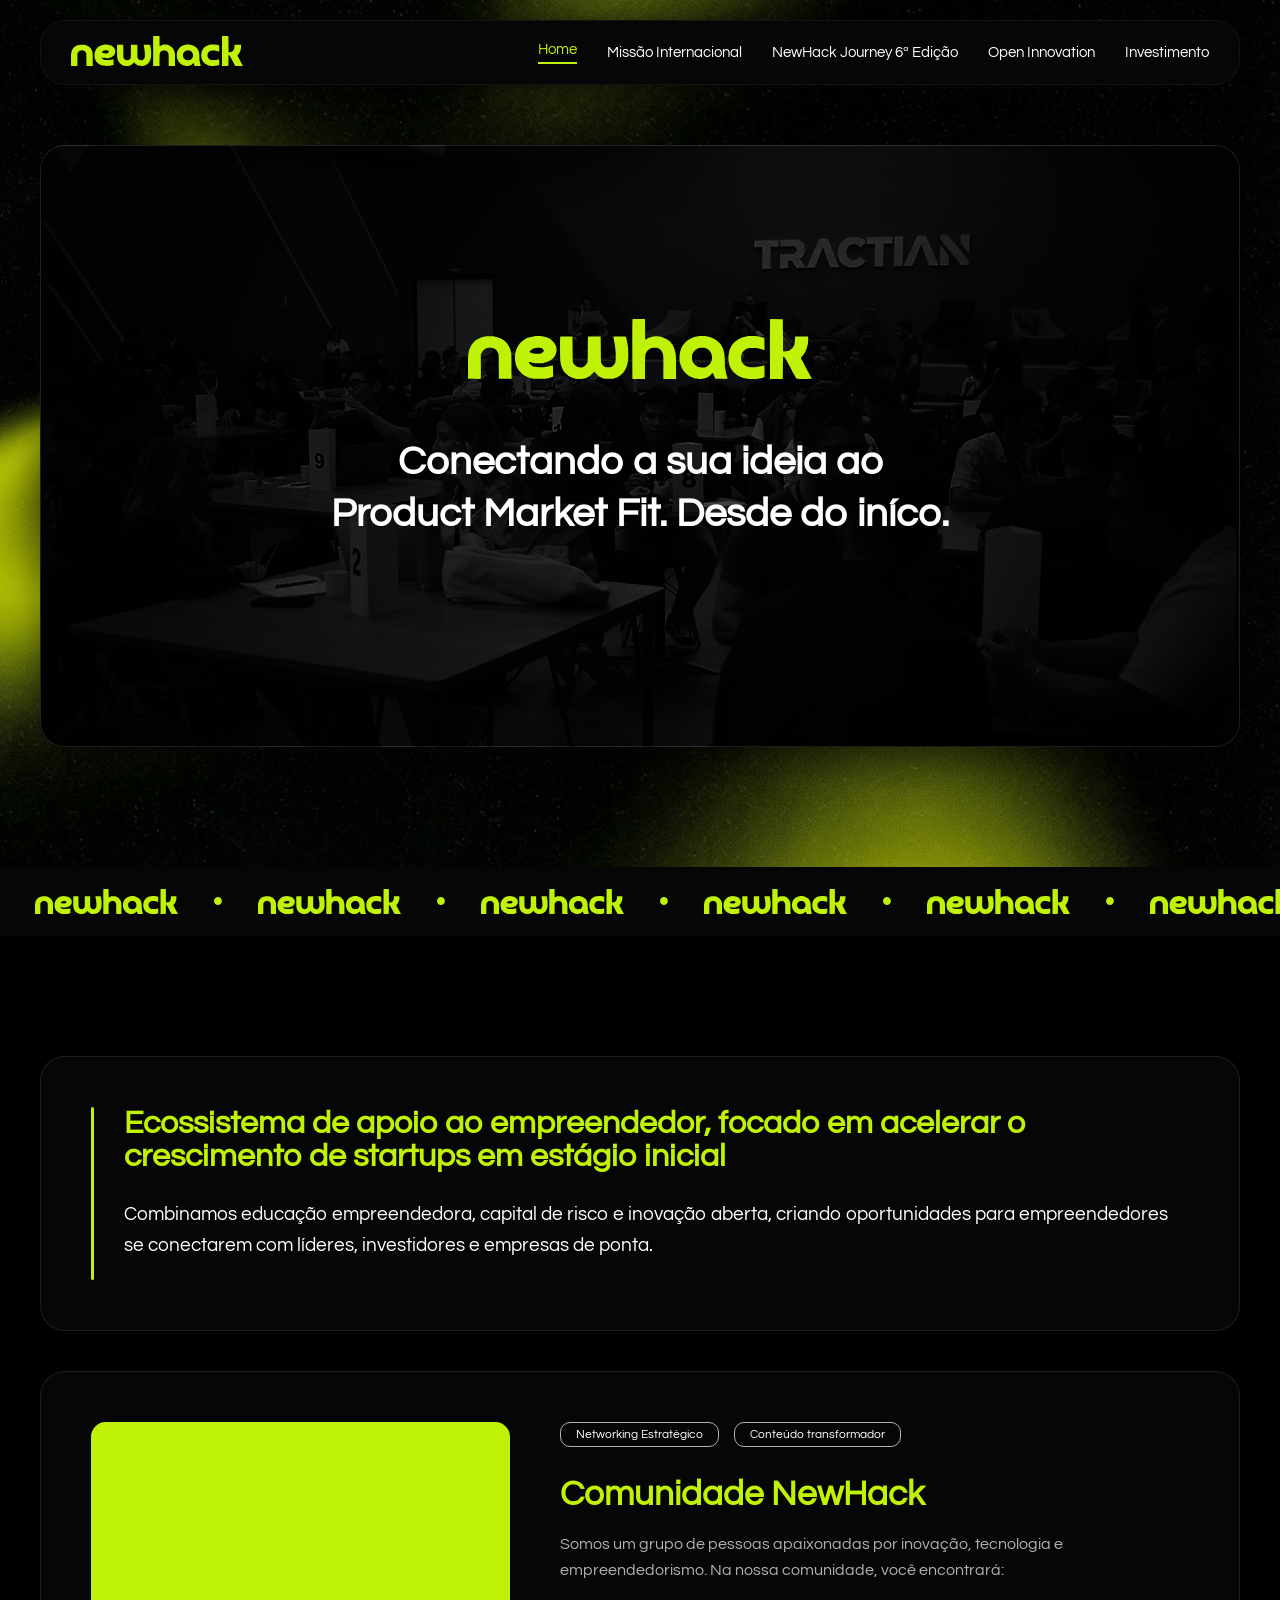
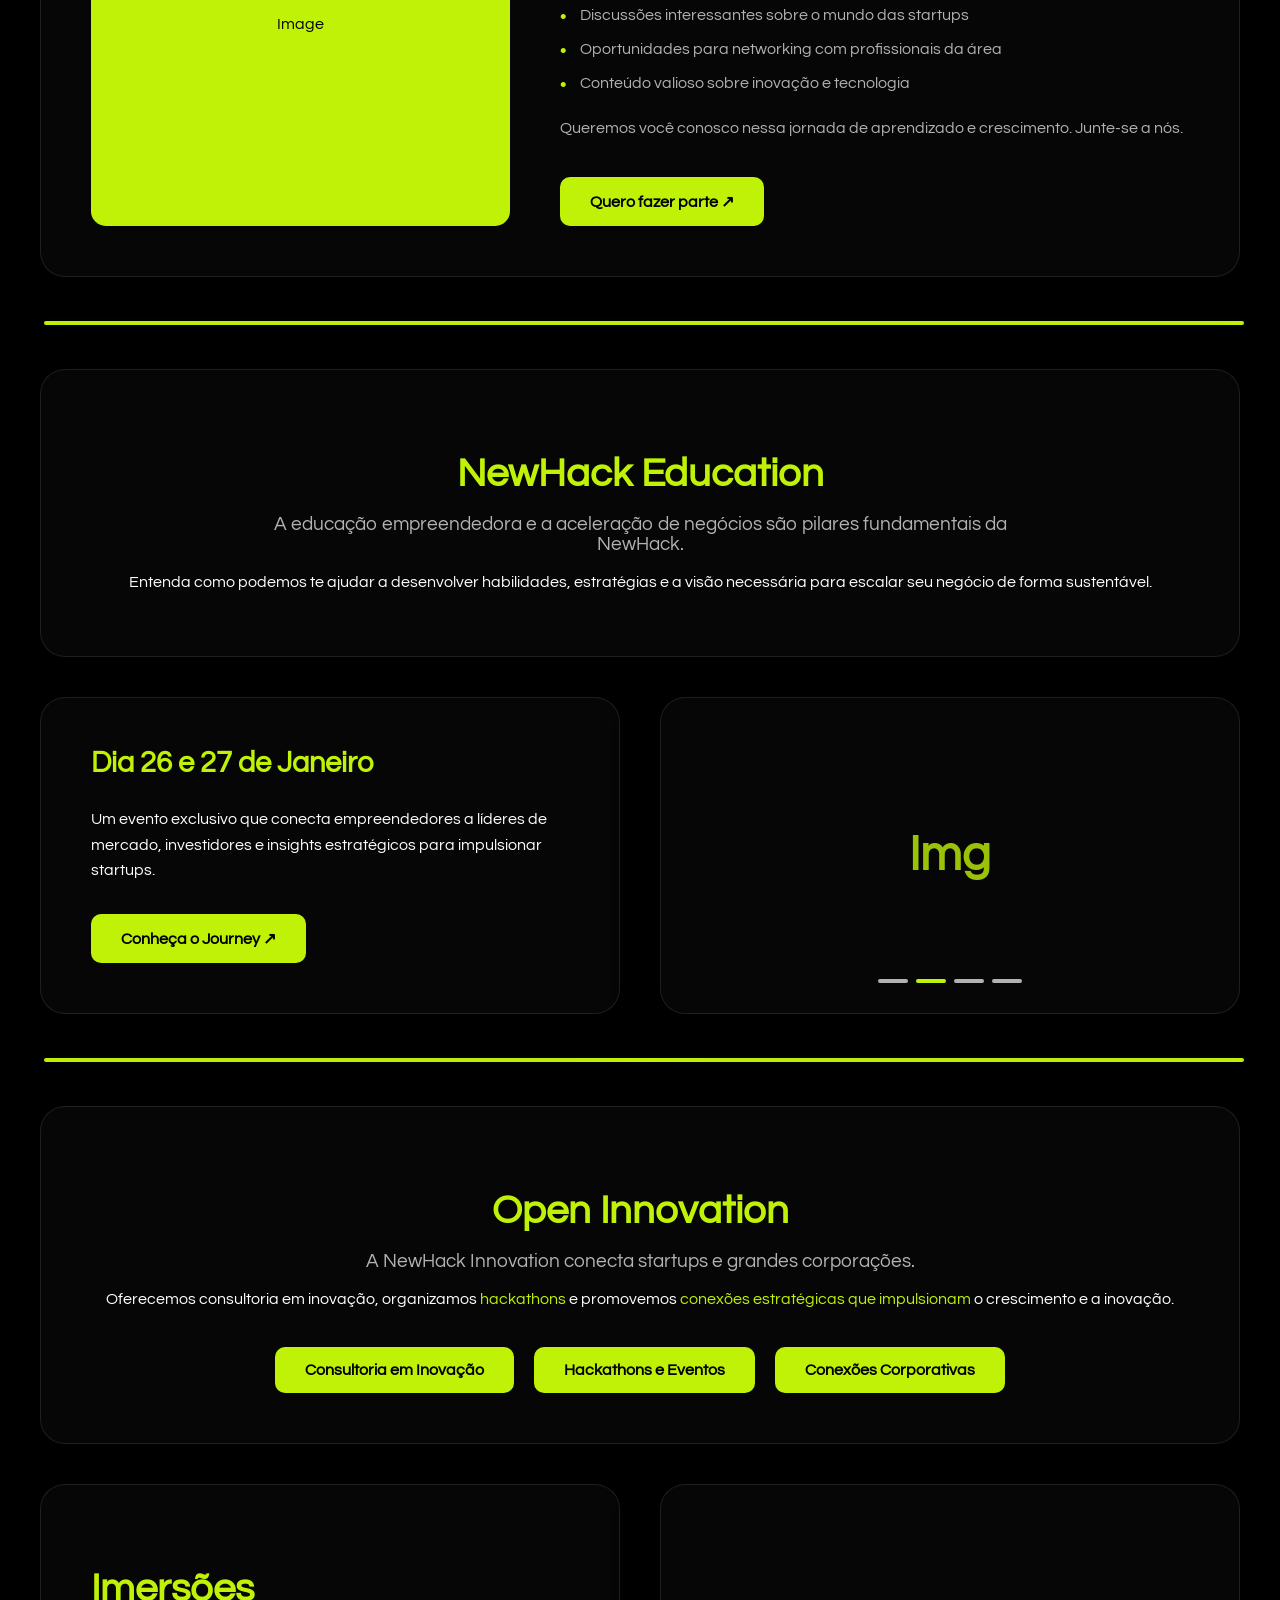
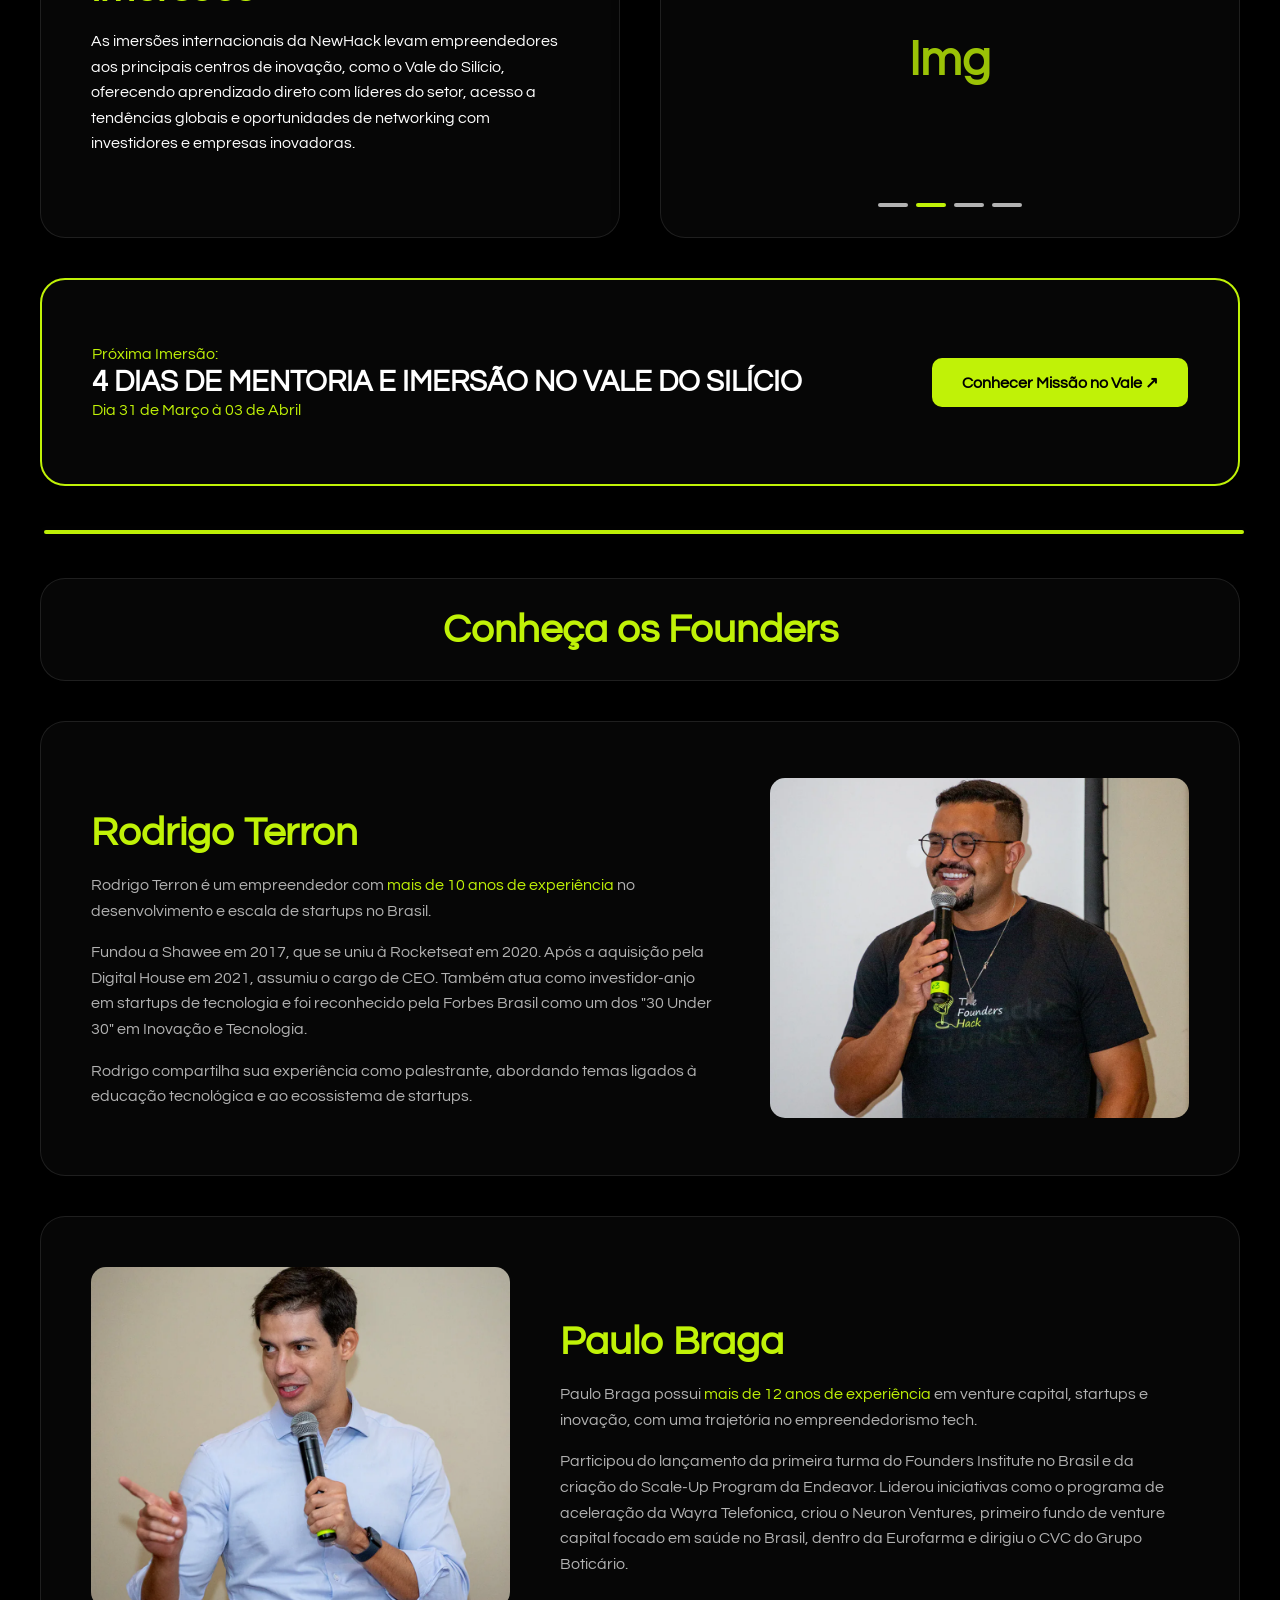
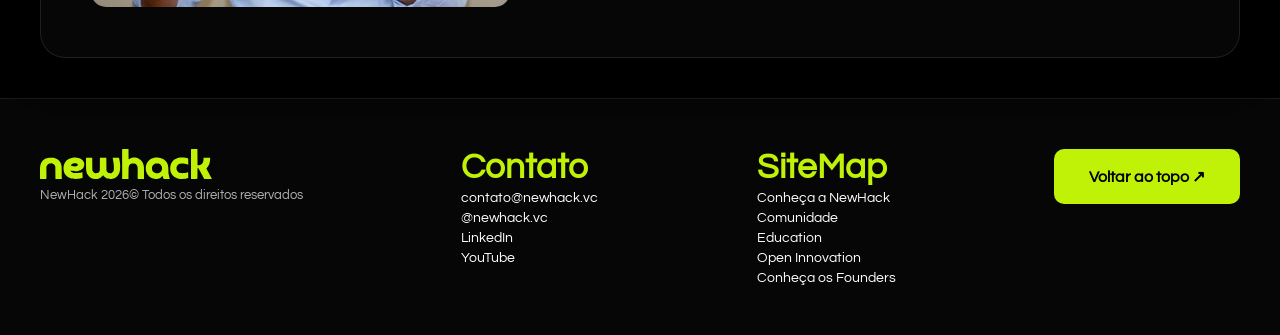
==== index.html @ d394a59c "Initial commit - NewHack website" ====
<!DOCTYPE html>
<html lang="pt-BR">
<head>
    <meta charset="UTF-8">
    <meta name="viewport" content="width=device-width, initial-scale=1.0">
    <title>Newhack.vc - NewHack</title>
    <link rel="preconnect" href="https://fonts.googleapis.com">
    <link rel="preconnect" href="https://fonts.gstatic.com" crossorigin>
    <link href="https://fonts.googleapis.com/css2?family=Questrial&display=swap" rel="stylesheet">
    <link rel="stylesheet" href="style.css">
</head>
<body>
    <div class="background-glow"></div>

    <header class="header">
        <div class="header-content">
            <div class="logo">
                <img src="assets/images/logo newhack.svg" alt="NewHack Logo">
            </div>
            <nav class="nav">
                <a href="#" class="active">Home</a>
                <a href="#">Missão Internacional</a>
                <a href="#">NewHack Journey 6ª Edição</a>
                <a href="#">Open Innovation</a>
                <a href="#">Investimento</a>
            </nav>
        </div>
    </header>

    <main class="main-container">
        <!-- Hero Section -->
        <section class="hero box hero-bg">
            <div class="hero-overlay"></div>
            <div class="hero-content">
                <img src="assets/images/logo newhack.svg" alt="NewHack" class="hero-logo">
                <h1>Conectando a sua ideia ao<br>Product Market Fit. Desde do iníco.</h1>
            </div>
        </section>

        <!-- Ticker -->
        <div class="ticker-wrapper">
            <div class="ticker">
                <div class="ticker-content">
                    <img src="assets/images/logo newhack.svg" alt="newhack"><span>&bull;</span>
                    <img src="assets/images/logo newhack.svg" alt="newhack"><span>&bull;</span>
                    <img src="assets/images/logo newhack.svg" alt="newhack"><span>&bull;</span>
                    <img src="assets/images/logo newhack.svg" alt="newhack"><span>&bull;</span>
                    <img src="assets/images/logo newhack.svg" alt="newhack"><span>&bull;</span>
                    <img src="assets/images/logo newhack.svg" alt="newhack"><span>&bull;</span>
                    <img src="assets/images/logo newhack.svg" alt="newhack"><span>&bull;</span>
                    <img src="assets/images/logo newhack.svg" alt="newhack"><span>&bull;</span>
                    <img src="assets/images/logo newhack.svg" alt="newhack"><span>&bull;</span>
                    <img src="assets/images/logo newhack.svg" alt="newhack"><span>&bull;</span>
                </div>
                <div class="ticker-content">
                    <img src="assets/images/logo newhack.svg" alt="newhack"><span>&bull;</span>
                    <img src="assets/images/logo newhack.svg" alt="newhack"><span>&bull;</span>
                    <img src="assets/images/logo newhack.svg" alt="newhack"><span>&bull;</span>
                    <img src="assets/images/logo newhack.svg" alt="newhack"><span>&bull;</span>
                    <img src="assets/images/logo newhack.svg" alt="newhack"><span>&bull;</span>
                    <img src="assets/images/logo newhack.svg" alt="newhack"><span>&bull;</span>
                    <img src="assets/images/logo newhack.svg" alt="newhack"><span>&bull;</span>
                    <img src="assets/images/logo newhack.svg" alt="newhack"><span>&bull;</span>
                    <img src="assets/images/logo newhack.svg" alt="newhack"><span>&bull;</span>
                    <img src="assets/images/logo newhack.svg" alt="newhack"><span>&bull;</span>
                </div>
            </div>
        </div>

        <!-- Highlight Section -->
        <section class="highlight-section box">
            <div class="highlight-line"></div>
            <div class="highlight-text">
                <h2>Ecossistema de apoio ao empreendedor, focado em acelerar o crescimento de startups em estágio inicial</h2>
                <p>Combinamos educação empreendedora, capital de risco e inovação aberta, criando oportunidades para empreendedores se conectarem com líderes, investidores e empresas de ponta.</p>
            </div>
        </section>

        <!-- Community Section -->
        <section class="community-section box">
            <div class="community-image">
                <div class="img-placeholder" style="color: var(--color-secondary); position: relative; z-index: 1;">Image</div>
            </div>
            <div class="community-content">
                <div class="tags">
                    <span class="tag">Networking Estratégico</span>
                    <span class="tag">Conteúdo transformador</span>
                </div>
                <h2>Comunidade NewHack</h2>
                <p>Somos um grupo de pessoas apaixonadas por inovação, tecnologia e empreendedorismo. Na nossa comunidade, você encontrará:</p>
                <ul class="community-list">
                    <li>Discussões interessantes sobre o mundo das startups</li>
                    <li>Oportunidades para networking com profissionais da área</li>
                    <li>Conteúdo valioso sobre inovação e tecnologia</li>
                </ul>
                <p>Queremos você conosco nessa jornada de aprendizado e crescimento. Junte-se a nós.</p>
                <button class="btn">Quero fazer parte &#8599;</button>
            </div>
        </section>

        <div class="section-divider"><div class="divider-line"></div></div>

        <!-- Education Section -->
        <section class="education-section text-center">
            <div class="education-intro box">
                <h2 class="title-primary">NewHack Education</h2>
                <p class="subtitle">A educação empreendedora e a aceleração de negócios são pilares fundamentais da NewHack.</p>
                <p>Entenda como podemos te ajudar a desenvolver habilidades, estratégias e a visão necessária para escalar seu negócio de forma sustentável.</p>
            </div>
            
            <div class="cards-grid">
                <div class="card box">
                    <h3>Dia 26 e 27 de Janeiro</h3>
                    <p>Um evento exclusivo que conecta empreendedores a líderes de mercado, investidores e insights estratégicos para impulsionar startups.</p>
                    <button class="btn">Conheça o Journey &#8599;</button>
                </div>
                <div class="card box flex-center image-card">
                    <h2 class="img-text">Img</h2>
                    <div class="slider-dots">
                        <span></span><span class="active"></span><span></span><span></span>
                    </div>
                </div>
            </div>
        </section>

        <div class="section-divider"><div class="divider-line"></div></div>

        <!-- Open Innovation Section -->
        <section class="innovation-section text-center box">
            <h2 class="title-primary">Open Innovation</h2>
            <p class="subtitle">A NewHack Innovation conecta startups e grandes corporações.</p>
            <p>Oferecemos consultoria em inovação, organizamos <span style="color: var(--color-primary)">hackathons</span> e promovemos <span style="color: var(--color-primary)">conexões estratégicas que impulsionam</span> o crescimento e a inovação.</p>
            <div class="button-group">
                <button class="btn">Consultoria em Inovação</button>
                <button class="btn">Hackathons e Eventos</button>
                <button class="btn">Conexões Corporativas</button>
            </div>
        </section>

        

        <!-- Imersões Section -->
        <section class="imersoes-section">
            <div class="cards-grid">
                <div class="card box">
                    <h2 class="title-primary">Imersões</h2>
                    <p>As imersões internacionais da NewHack levam empreendedores aos principais centros de inovação, como o Vale do Silício, oferecendo aprendizado direto com líderes do setor, acesso a tendências globais e oportunidades de networking com investidores e empresas inovadoras.</p>
                </div>
                <div class="card box flex-center image-card">
                    <h2 class="img-text">Img</h2>
                    <div class="slider-dots">
                        <span></span><span class="active"></span><span></span><span></span>
                    </div>
                </div>
            </div>

            <div class="highlight-card box">
                <div class="highlight-card-content">
                    <p class="label">Próxima Imersão:</p>
                    <h3>4 DIAS DE MENTORIA E IMERSÃO NO VALE DO SILÍCIO</h3>
                    <p class="date">Dia 31 de Março à 03 de Abril</p>
                </div>
                <button class="btn">Conhecer Missão no Vale &#8599;</button>
            </div>
        </section>

        <div class="section-divider"><div class="divider-line"></div></div>

        <!-- Mentors Section -->
        <section class="mentors-section">
            <div class="box text-center" style="padding: 30px 50px; display: flex; align-items: center; justify-content: center;">
                <h2 class="title-primary" style="margin: 0;">Conheça os Founders</h2>
            </div>
            <div class="mentor-card box">
                <div class="mentor-info">
                    <h3 class="title-primary">Rodrigo Terron</h3>
                    <p>Rodrigo Terron é um empreendedor com <strong>mais de 10 anos de experiência</strong> no desenvolvimento e escala de startups no Brasil.</p>
                    <p>Fundou a Shawee em 2017, que se uniu à Rocketseat em 2020. Após a aquisição pela Digital House em 2021, assumiu o cargo de CEO. Também atua como investidor-anjo em startups de tecnologia e foi reconhecido pela Forbes Brasil como um dos "30 Under 30" em Inovação e Tecnologia.</p>
                    <p>Rodrigo compartilha sua experiência como palestrante, abordando temas ligados à educação tecnológica e ao ecossistema de startups.</p>
                </div>
                <div class="mentor-image">
                    <img src="assets/images/rodrigo-terron.png" alt="Rodrigo Terron">
                </div>
            </div>

            <div class="mentor-card box mentor-card-reverse">
                <div class="mentor-image">
                    <img src="assets/images/paulo-braga.png" alt="Paulo Braga">
                </div>
                <div class="mentor-info">
                    <h3 class="title-primary">Paulo Braga</h3>
                    <p>Paulo Braga possui <strong>mais de 12 anos de experiência</strong> em venture capital, startups e inovação, com uma trajetória no empreendedorismo tech.</p>
                    <p>Participou do lançamento da primeira turma do Founders Institute no Brasil e da criação do Scale-Up Program da Endeavor. Liderou iniciativas como o programa de aceleração da Wayra Telefonica, criou o Neuron Ventures, primeiro fundo de venture capital focado em saúde no Brasil, dentro da Eurofarma e dirigiu o CVC do Grupo Boticário.</p>
                </div>
            </div>
        </section>

    </main>

    <footer class="footer">
        <div class="footer-content">
            <div class="footer-logo-section">
                <img src="assets/images/logo newhack.svg" alt="NewHack Logo" class="footer-logo">
                <p class="footer-copyright">NewHack 2026© Todos os direitos reservados</p>
            </div>
            <div class="footer-column">
                <h4>Contato</h4>
                <a href="mailto:contato@newhack.vc">contato@newhack.vc</a>
                <a href="#">@newhack.vc</a>
                <a href="#">LinkedIn</a>
                <a href="#">YouTube</a>
            </div>
            <div class="footer-column">
                <h4>SiteMap</h4>
                <a href="#">Conheça a NewHack</a>
                <a href="#">Comunidade</a>
                <a href="#">Education</a>
                <a href="#">Open Innovation</a>
                <a href="#">Conheça os Founders</a>
            </div>
            <div class="footer-action">
                <button class="btn" onclick="window.scrollTo({top: 0, behavior: 'smooth'})">Voltar ao topo &#8599;</button>
            </div>
        </div>
    </footer>
</body>
</html>
---- style.css ----
:root {
  --color-primary: #C0F207;
  --color-primary-82: rgba(192, 242, 7, 0.82);
  --color-secondary: #000000;
  --color-tertiary: #FFFFFF;
  --color-gray-dark: #060606;
  --color-gray-light: #B2B2B2;
  --color-green-dark: #738E0E;
  --color-bg-light: #F2F2F2;

  --gap-size: 80px;
  --border-radius: 25px;
}

body {
  margin: 0;
  padding: 0;
  background-color: var(--color-secondary);
  color: var(--color-tertiary);
  font-family: 'Questrial', sans-serif;
  overflow-x: hidden;
  position: relative;
}

.background-glow {
  position: fixed;
  top: 0;
  left: 0;
  width: 100%;
  height: 100%;
  background-image: url('assets/images/bg.png');
  background-size: cover;
  background-position: center;
  z-index: -1;
  opacity: 0.8;
}

.main-container {
  max-width: 1200px;
  margin: 0 auto;
  padding: 40px 20px;
  display: flex;
  flex-direction: column;
  gap: var(--gap-size);
}

/* Typography Utils */
.title-primary {
  color: var(--color-primary);
  font-size: 2.5rem;
  margin-bottom: 20px;
}
.subtitle {
  font-size: 1.2rem;
  color: var(--color-gray-light);
  max-width: 800px;
  margin: 0 auto 20px auto;
}
.text-center {
  text-align: center;
}
strong {
  color: var(--color-primary);
  font-weight: normal;
}

/* UI Elements */
.btn {
  background-color: var(--color-primary);
  color: var(--color-secondary);
  border: none;
  border-radius: 10px;
  padding: 15px 30px;
  font-family: inherit;
  font-size: 16px;
  cursor: pointer;
  display: inline-flex;
  align-items: center;
  justify-content: center;
  font-weight: bold;
  transition: transform 0.3s ease, box-shadow 0.3s ease;
}
.btn:hover {
  transform: translateY(-3px);
  box-shadow: 0 5px 20px var(--color-primary-82);
}
.btn-outline {
  background-color: transparent;
  color: var(--color-primary);
  border: 2px solid var(--color-primary);
}
.btn-outline:hover {
  background-color: var(--color-primary);
  color: var(--color-secondary);
}

.box {
  background-color: var(--color-gray-dark);
  border: 1px solid rgba(255, 255, 255, 0.1);
  border-radius: var(--border-radius);
  padding: 50px;
  box-shadow: 0 10px 40px rgba(0, 0, 0, 0.5);
  position: relative;
  overflow: hidden;
}

/* Header */
.header {
  padding: 20px 20px;
  position: sticky;
  top: 0;
  z-index: 100;
}
.header-content {
  max-width: 1200px;
  margin: 0 auto;
  box-sizing: border-box;
  display: flex;
  justify-content: space-between;
  align-items: center;
  padding: 15px 30px;
  background-color: var(--color-gray-dark);
  border-radius: var(--border-radius);
  border: 1px solid rgba(255, 255, 255, 0.05);
  box-shadow: 0 5px 20px rgba(0, 0, 0, 0.5);
  backdrop-filter: blur(10px);
}
.logo img {
  height: 30px;
}
.nav {
  display: flex;
  gap: 30px;
  align-items: center;
}
.nav a {
  color: var(--color-tertiary);
  text-decoration: none;
  font-size: 15px;
  font-weight: 500;
  transition: color 0.3s ease;
}
.nav a:hover, .nav a.active {
  color: var(--color-primary);
}
.nav a.active {
  border-bottom: 2px solid var(--color-primary);
  padding-bottom: 5px;
}

/* Hero Section */
.hero {
  background-image: url('assets/images/bg-hero.png');
  background-size: cover;
  background-position: center;
  min-height: 500px;
  display: flex;
  align-items: center;
  justify-content: center;
  text-align: center;
}
.hero-overlay {
  position: absolute;
  top: 0; left: 0; width: 100%; height: 100%;
  background: radial-gradient(circle, rgba(0,0,0,0.2) 0%, rgba(0,0,0,0.8) 100%);
  z-index: 1;
}
.hero-content {
  position: relative;
  z-index: 2;
}
.hero-logo {
  height: 60px;
  margin-bottom: 20px;
}
.hero h1 {
  font-size: 2.5rem;
  line-height: 1.3;
  color: var(--color-tertiary);
}

/* Ticker */
.ticker-wrapper {
  overflow: hidden;
  background-color: var(--color-gray-dark);
  padding: 20px 0;
  white-space: nowrap;
  display: flex;
  margin: calc(var(--gap-size) / 2) 0;
  width: 100vw;
  position: relative;
  left: 50%;
  right: 50%;
  margin-left: -50vw;
  margin-right: -50vw;
}
.ticker {
  display: flex;
  animation: ticker-scroll 25s linear infinite;
}
.ticker-content {
  display: flex;
  align-items: center;
  flex-shrink: 0;
}
.ticker-content img {
  height: 25px;
  margin-left: 35px;
  margin-right: 35px;
}
.ticker-content span {
  color: var(--color-primary);
  font-size: 1.8rem;
  line-height: 1;
}

@keyframes ticker-scroll {
  from { transform: translateX(0); }
  to { transform: translateX(-50%); }
}

/* Section Divider */
.section-divider {
  width: 100%;
  height: 12px;
  background-color: rgba(27, 27, 27, 0.08); /* Same as borders, very dark/subtle */
  border-radius: 12px;
  display: flex;
  align-items: center;
  justify-content: center;
  padding: 0 4px;
  margin: -40px 0; /* Pulls surrounding items closer to compensate for 80px parent gap */
}
.divider-line {
  width: 100%;
  height: 4px;
  background-color: var(--color-primary);
  border-radius: 4px;
}

/* Highlight Section */
.highlight-section {
  display: flex;
  align-items: stretch;
  gap: 30px;
  margin-bottom: -40px;
}
.highlight-line {
  width: 5px;
  background-color: var(--color-primary);
  border-radius: 5px;
}
.highlight-text h2 {
  color: var(--color-primary);
  font-size: 2rem;
  margin-top: 0;
}
.highlight-text p {
  color: var(--color-tertiary);
  font-size: 1.2rem;
  line-height: 1.6;
}

/* Community Section */
.community-section {
  display: grid;
  grid-template-columns: 1fr 1.5fr;
  gap: 50px;
  align-items: center;
}
.community-image {
  background-color: var(--color-primary);
  height: 100%;
  min-height: 300px;
  border-radius: 15px;
  overflow: hidden;
  display: flex;
  align-items: center;
  justify-content: center;
  position: relative;
}
.community-image::after {
  content: '';
  position: absolute;
  top:0; left:0; width:100%; height:100%;
  background-color: rgba(192, 242, 7, 0.3); /* Yellow overlay */
}
.tags {
  display: flex;
  gap: 15px;
  margin-bottom: 20px;
}
.tag {
  background-color: transparent;
  border: 1px solid var(--color-gray-light);
  padding: 5px 15px;
  border-radius: 10px;
  font-size: 12px;
}
.community-content h2 {
  color: var(--color-primary);
  font-size: 2.2rem;
  margin-bottom: 20px;
}
.community-content p {
  color: var(--color-gray-light);
  line-height: 1.6;
  margin-bottom: 15px;
}
.community-content .btn {
  margin-top: 20px;
}

/* Grid layout for Cards */
.cards-grid {
  display: grid;
  grid-template-columns: 1fr 1fr;
  gap: 40px;
  margin-top: 40px;
  text-align: left;
}
.card h3 {
  color: var(--color-primary);
  font-size: 1.8rem;
  margin-top: 0;
}
.card p {
  color: var(--color-tertiary);
  line-height: 1.6;
  margin-bottom: 30px;
}
.image-card {
  background-color: var(--color-gray-dark);
  color: var(--color-primary);
  flex-direction: column;
}
.flex-center {
  display: flex;
  align-items: center;
  justify-content: center;
}
.img-text {
  font-size: 3rem;
  opacity: 0.8;
}
.slider-dots {
  display: flex;
  gap: 8px;
  margin-top: 20px;
  position: absolute;
  bottom: 30px;
}
.slider-dots span {
  width: 30px;
  height: 4px;
  background-color: var(--color-gray-light);
  border-radius: 2px;
}
.slider-dots span.active {
  background-color: var(--color-primary);
}

/* Innovation Section */
.button-group {
  display: flex;
  justify-content: center;
  gap: 20px;
  margin-top: 40px;
}

.imersoes-section {
  margin-top: calc(var(--gap-size) * -1);
}

/* Highlight Card (Imersões) */
.highlight-card {
  display: flex;
  justify-content: space-between;
  align-items: center;
  border: 2px solid var(--color-primary);
  margin-top: 40px;
}
.highlight-card-content {
  flex: 1;
}
.highlight-card-content .label {
  color: var(--color-primary);
  margin-bottom: 5px;
}
.highlight-card-content h3 {
  font-size: 1.8rem;
  margin: 0;
}
.highlight-card-content .date {
  color: var(--color-primary);
  margin-top: 5px;
}

/* Mentors Section */
.mentors-section {
  display: flex;
  flex-direction: column;
  gap: 40px;
}
.mentor-card {
  display: grid;
  grid-template-columns: 1.5fr 1fr;
  gap: 50px;
  align-items: center;
}
.mentor-card-reverse {
  grid-template-columns: 1fr 1.5fr;
}
.mentor-info p {
  line-height: 1.6;
  color: var(--color-gray-light);
  margin-bottom: 15px;
}
.mentor-image {
  background-color: transparent;
  border-radius: 15px;
  overflow: hidden;
  height: 340px;
  display: flex;
  align-items: center;
  justify-content: center;
}
.mentor-image img {
  width: 100%;
  height: 100%;
  object-fit: cover;
}

/* Footer */
.footer {
  border-top: 1px solid rgba(255, 255, 255, 0.08);
  padding: 0;
  background-color: var(--color-gray-dark);
}
.footer-top {
  padding: 15px 20px;
  border-bottom: 1px solid rgba(255, 255, 255, 0.08);
  text-align: center;
}
.footer-copyright {
  color: var(--color-gray-light);
  font-size: 13px;
  margin-top: 6px;
}
.footer-content {
  max-width: 1200px;
  margin: 0 auto;
  padding: 50px 20px;
  display: flex;
  justify-content: space-between;
  align-items: start;
  gap: 20px;
}
.footer-logo {
  height: 30px;
}
.footer-column {
  display: flex;
  flex-direction: column;
  gap: 6px;
}
.footer-column h4 {
  color: var(--color-primary);
  margin: 0;
  font-size: 35px;
}
.footer-column a {
  color: var(--color-tertiary);
  text-decoration: none;
  font-size: 14px;
  transition: color 0.3s ease;
}
.footer-column a:hover {
  color: var(--color-primary);
}
.footer-action {
  display: flex;
  align-items: flex-start;
  justify-content: flex-end;
}
.footer-action .btn {
  font-size: 16px;
  padding: 18px 35px;
}

/* Community List */
.community-list {
  list-style: none;
  padding: 0;
  margin: 10px 0 15px 0;
}
.community-list li {
  color: var(--color-gray-light);
  padding: 5px 0;
  padding-left: 20px;
  position: relative;
  line-height: 1.5;
}
.community-list li::before {
  content: '•';
  color: var(--color-primary);
  position: absolute;
  left: 0;
  font-size: 1.2em;
}

/* Responsive */
@media (max-width: 768px) {
  .community-section, .cards-grid, .mentor-card {
    grid-template-columns: 1fr;
  }
  .footer-content {
    flex-direction: column;
    gap: 40px;
  }
  .highlight-card {
    flex-direction: column;
    text-align: center;
    gap: 20px;
  }
  .highlight-section {
    flex-direction: column;
  }
  .highlight-line {
    width: 100%;
    height: 5px;
  }
  .button-group {
    flex-direction: column;
  }
}
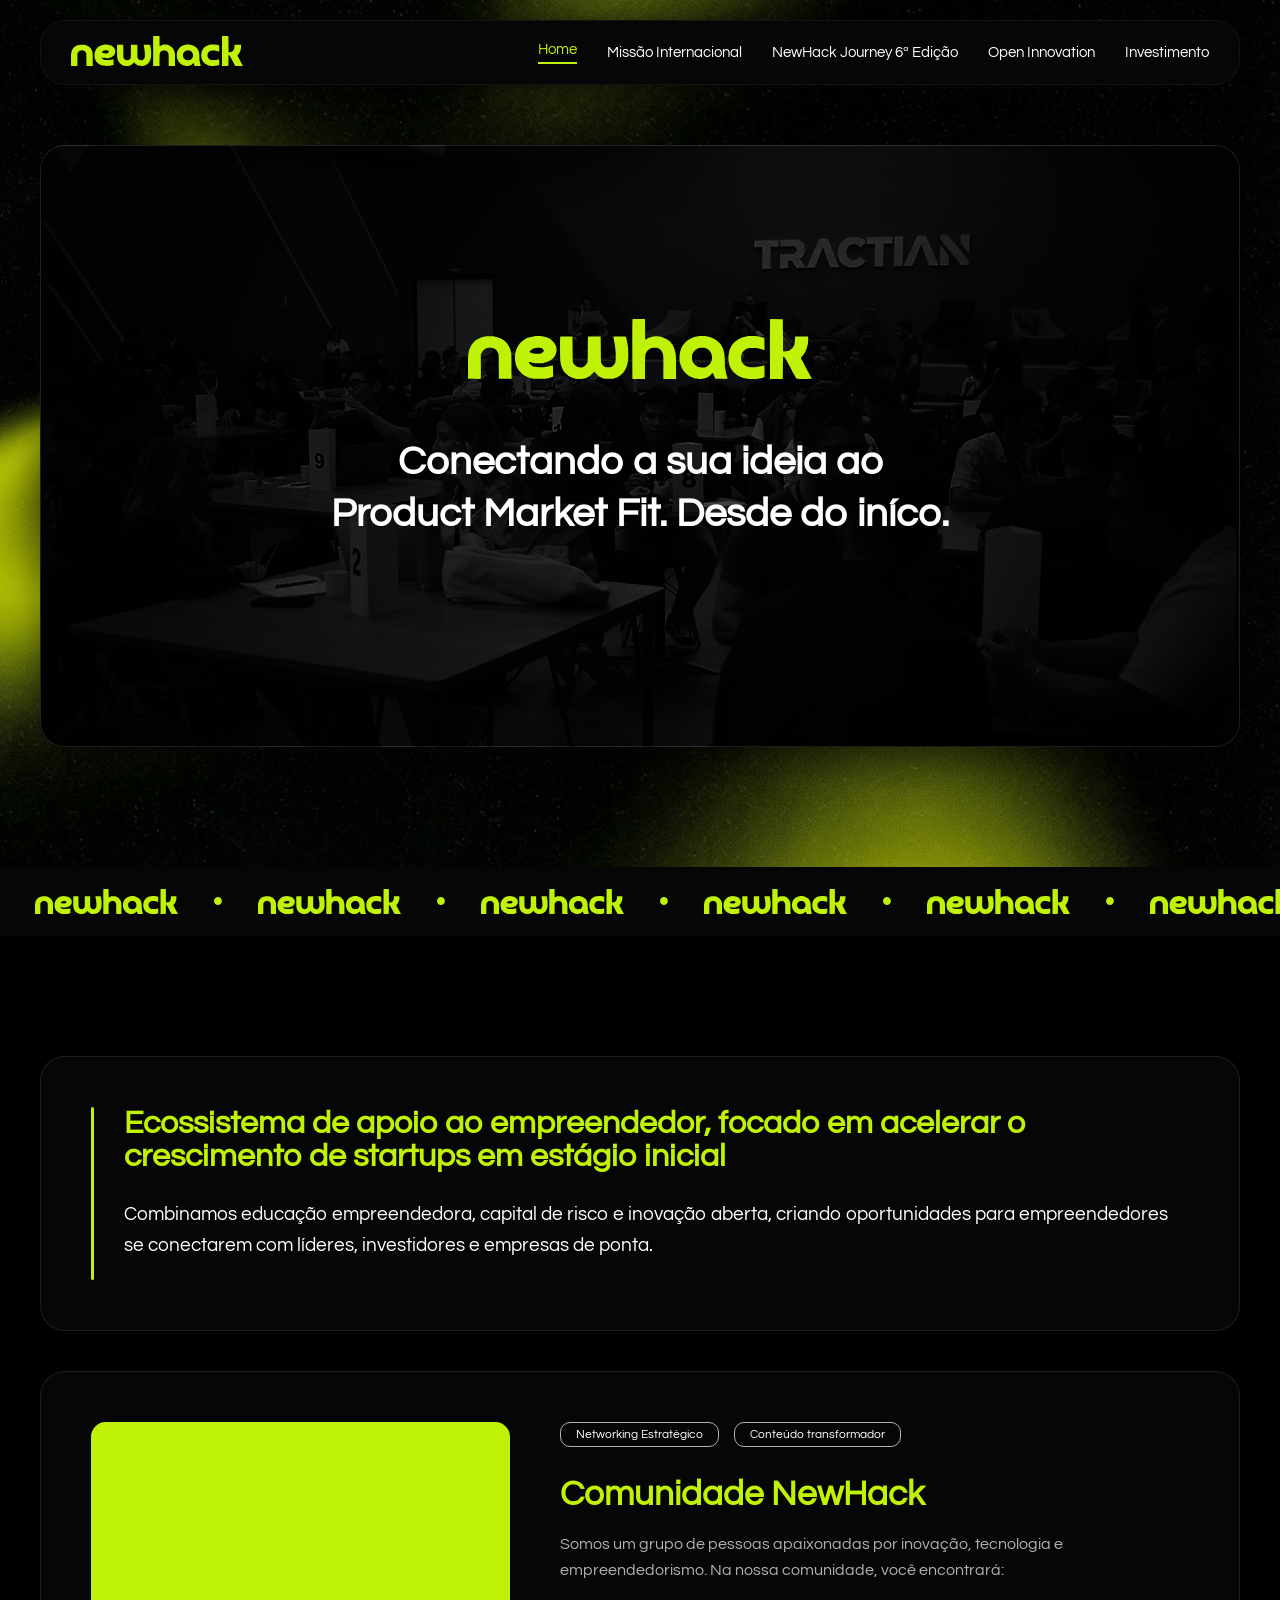
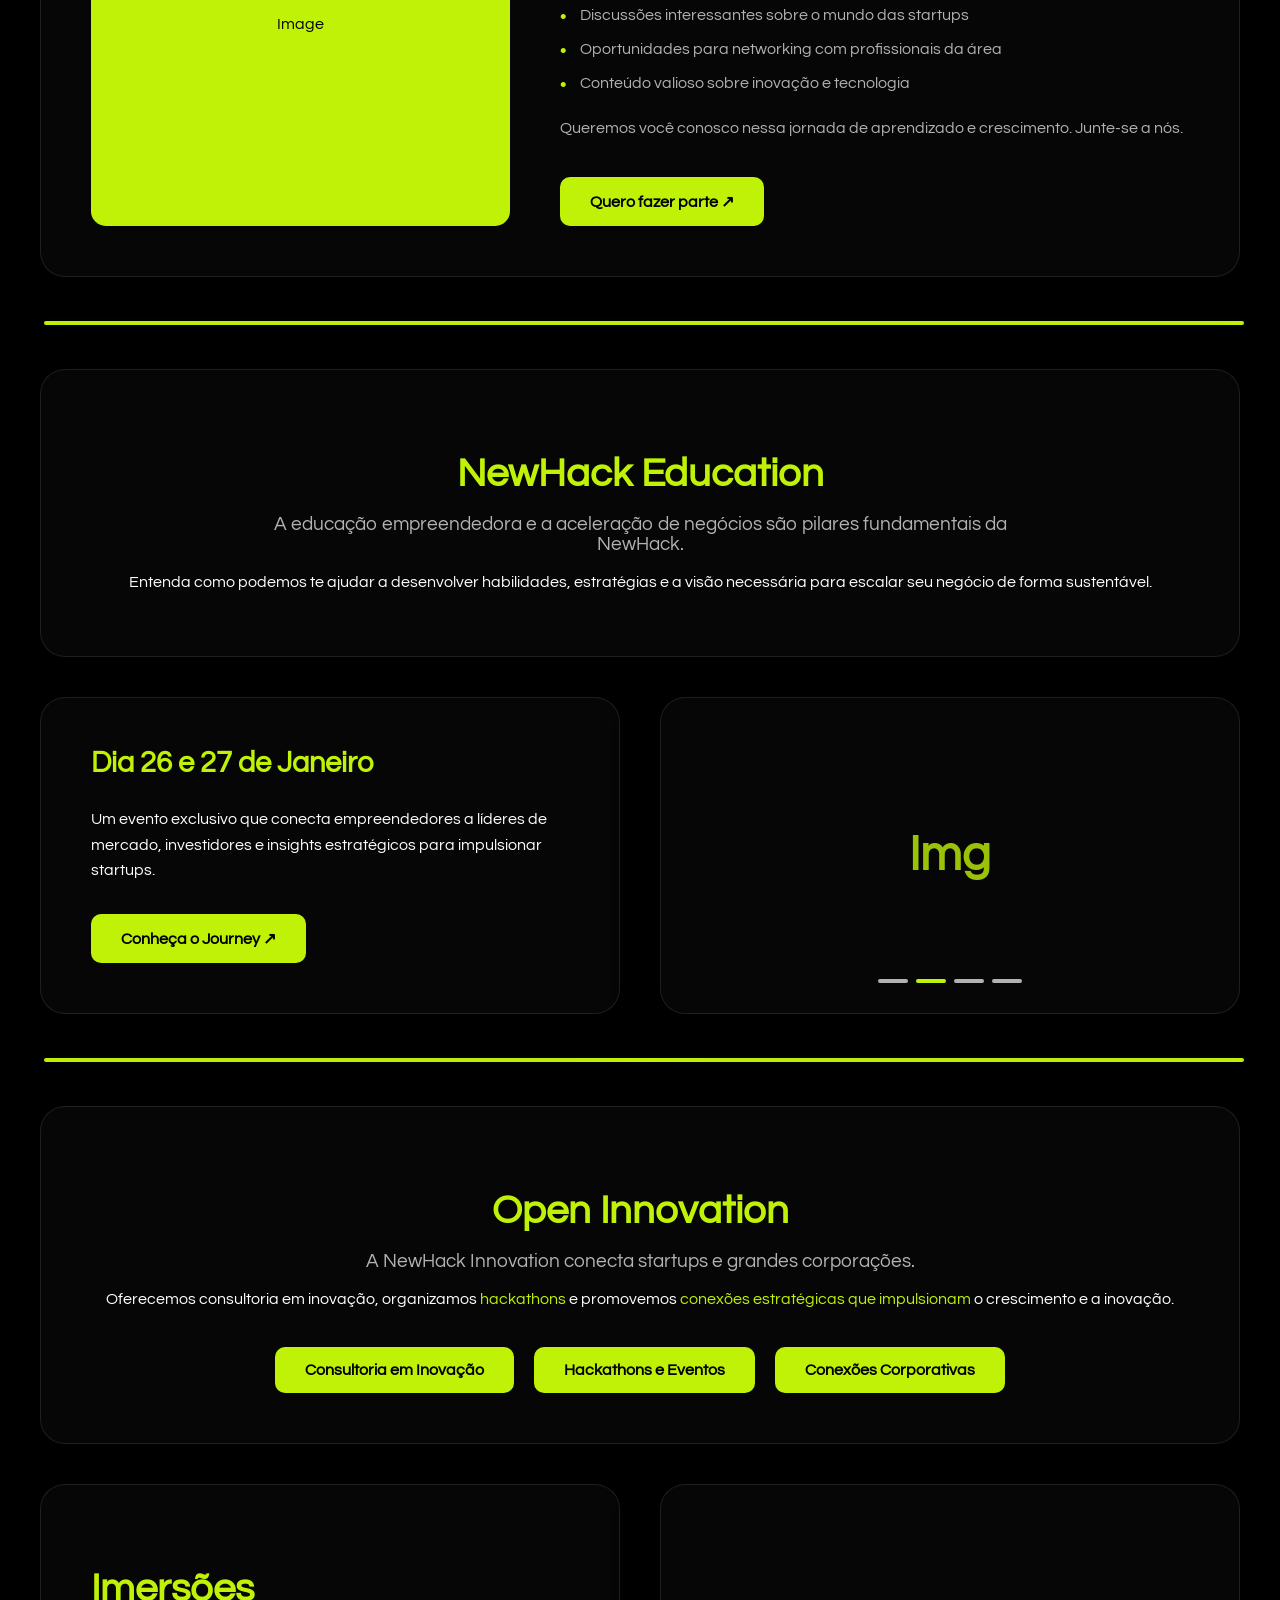
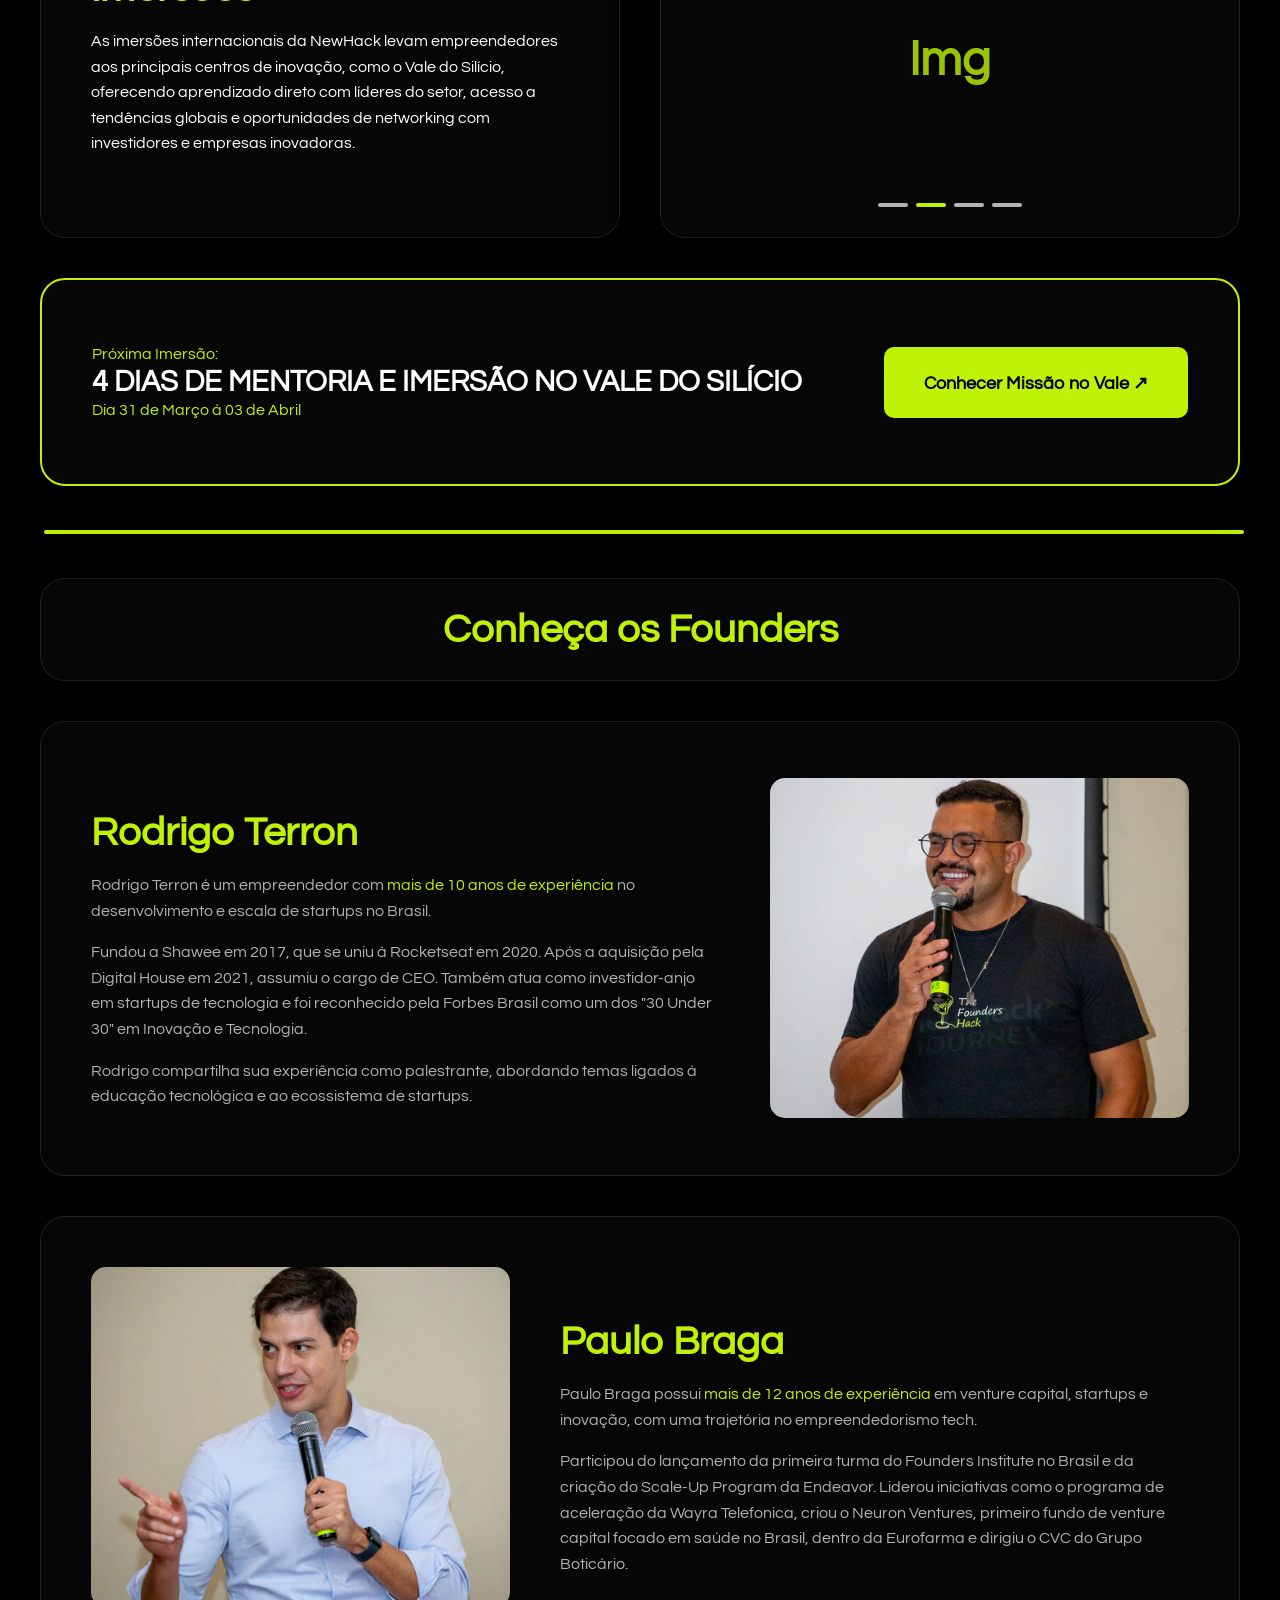
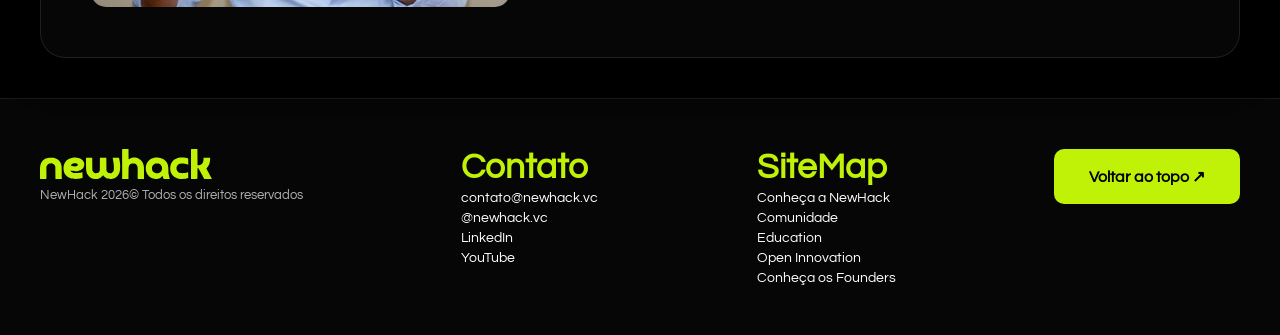
==== commit efea4eb4: "Add favicon" ====
--- a/index.html
+++ b/index.html
@@ -8,6 +8,7 @@
     <link rel="preconnect" href="https://fonts.gstatic.com" crossorigin>
     <link href="https://fonts.googleapis.com/css2?family=Questrial&display=swap" rel="stylesheet">
     <link rel="stylesheet" href="style.css">
+    <link rel="icon" type="image/png" href="assets/images/favicon.png">
 </head>
 <body>
     <div class="background-glow"></div>
--- a/style.css
+++ b/style.css
@@ -367,6 +367,11 @@
   gap: 20px;
   margin-top: 40px;
 }
+.button-group .btn:hover {
+  transform: none;
+  box-shadow: none;
+  cursor: auto;
+}
 
 .imersoes-section {
   margin-top: calc(var(--gap-size) * -1);
@@ -394,6 +399,10 @@
 .highlight-card-content .date {
   color: var(--color-primary);
   margin-top: 5px;
+}
+.highlight-card .btn {
+  padding: 25px 40px;
+  font-size: 18px;
 }
 
 /* Mentors Section */
